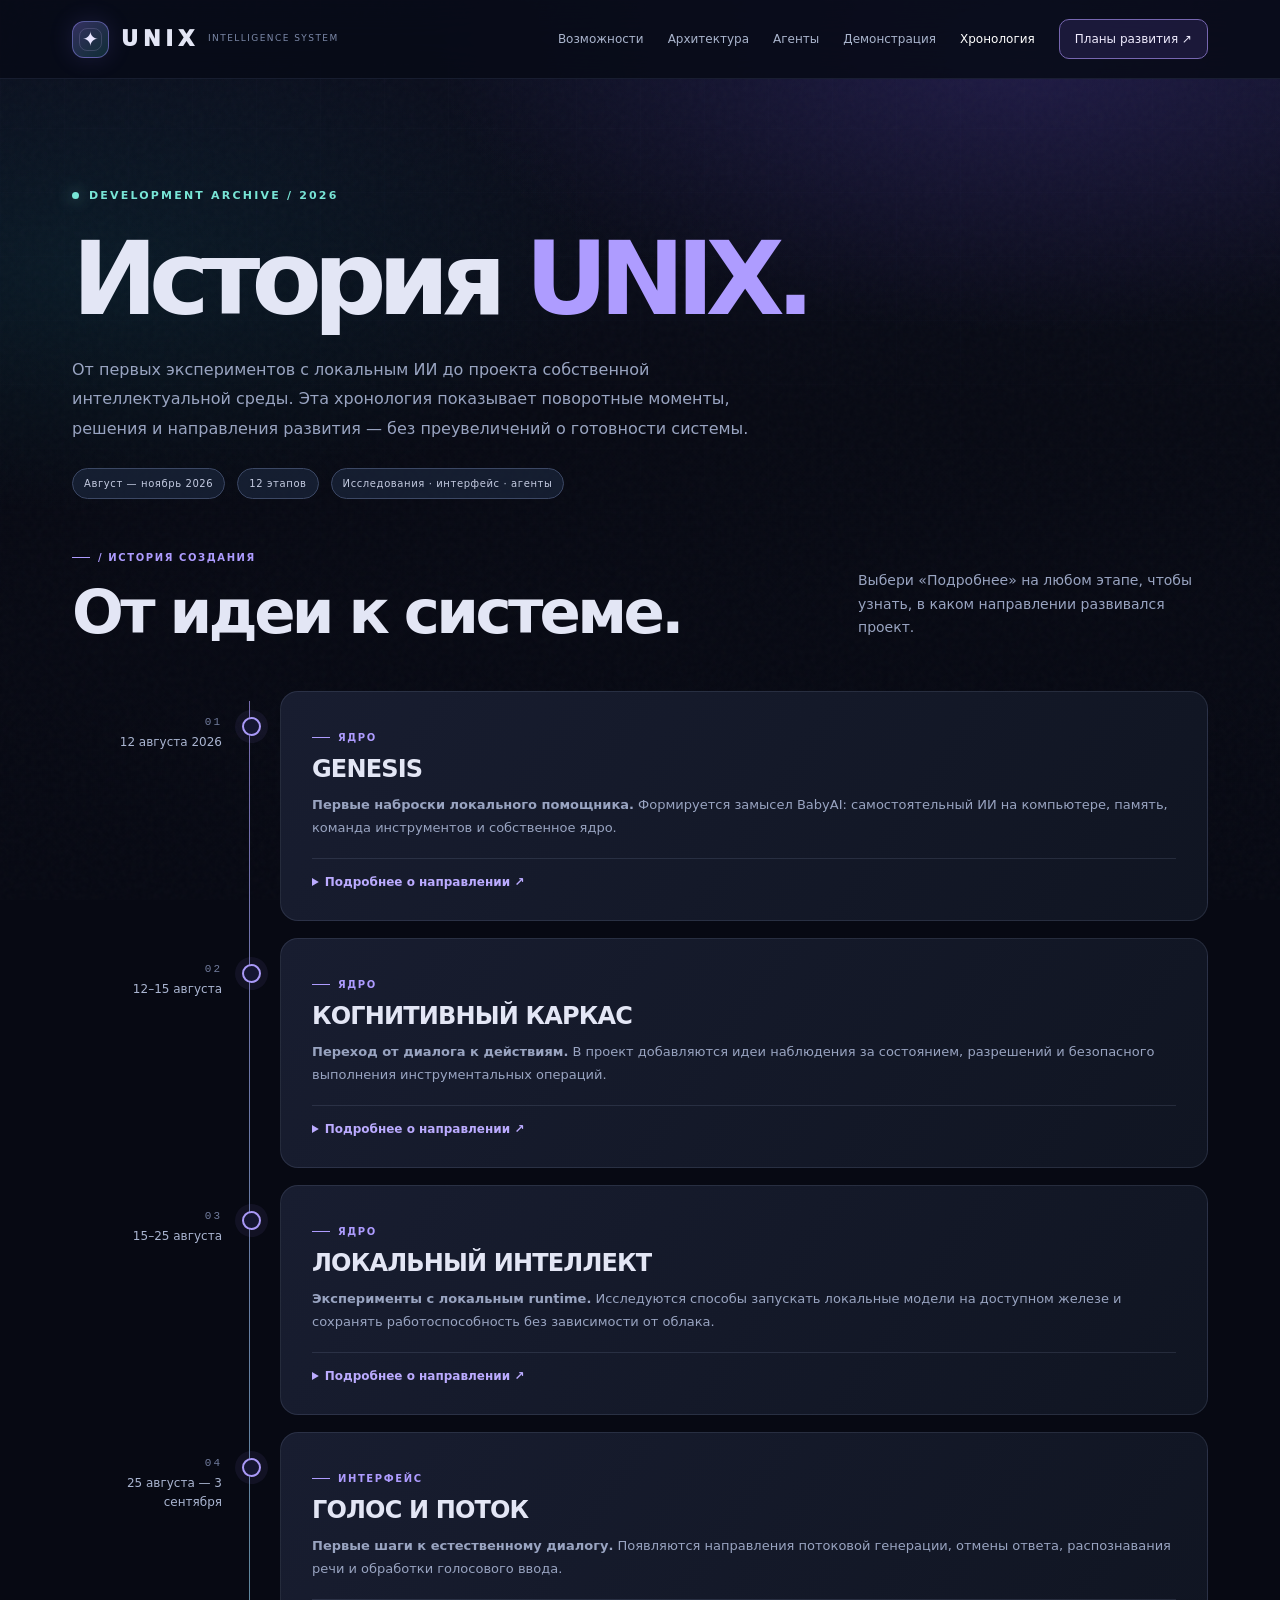
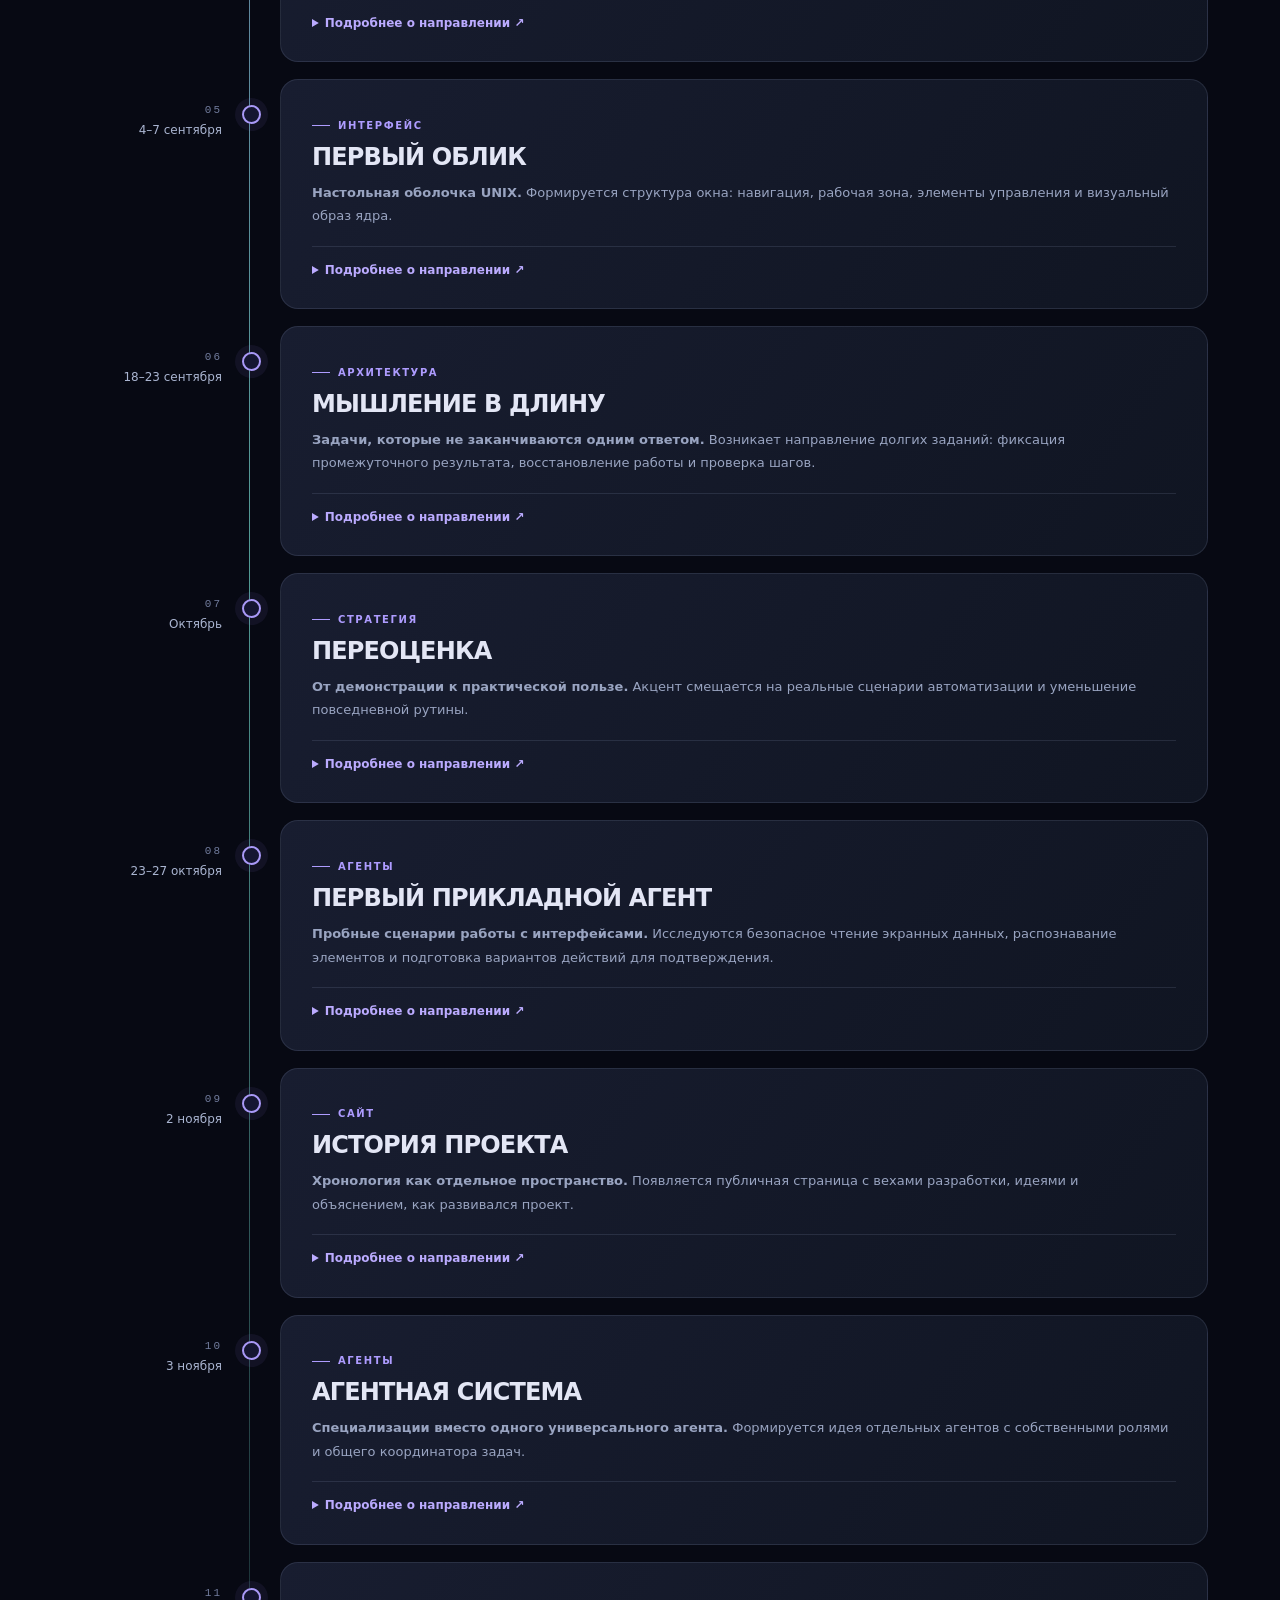
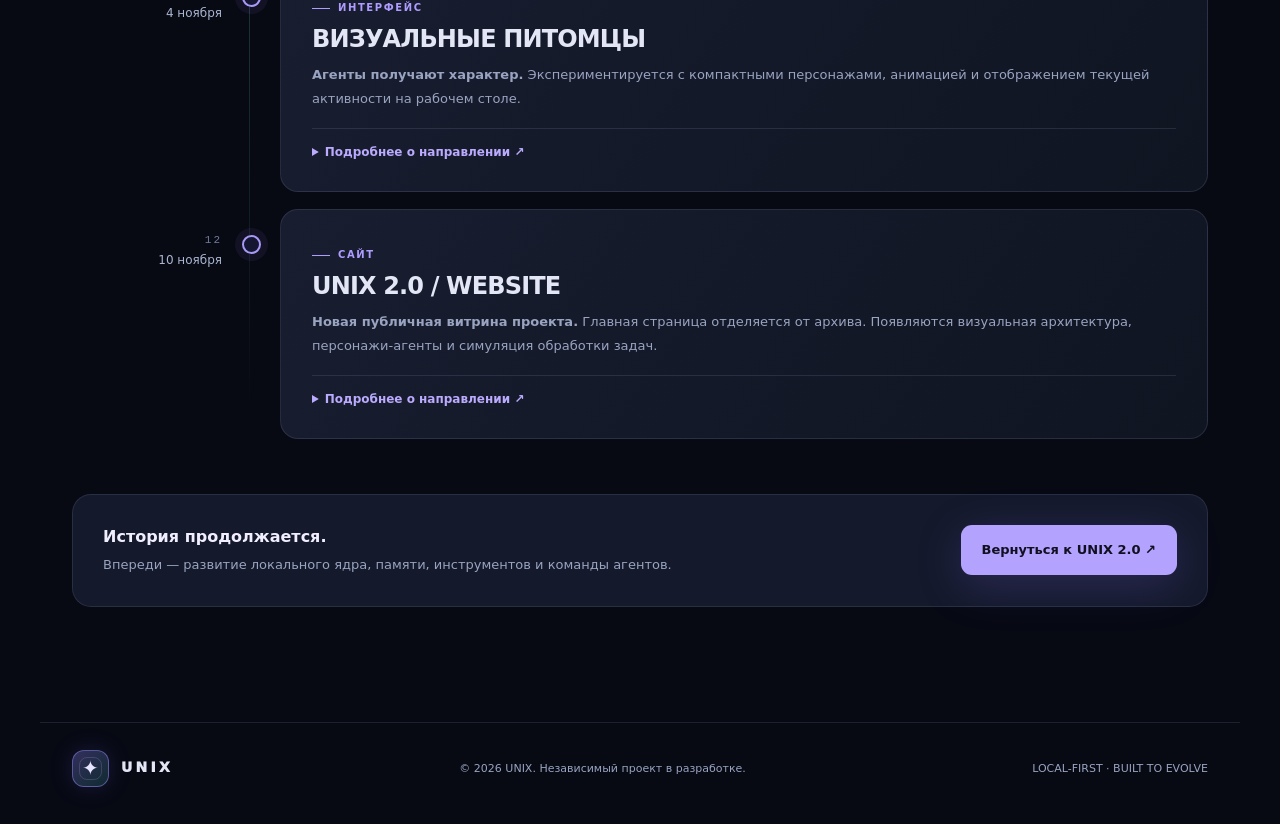
==== history.html @ 5ac49b8b "feat: move curated development timeline to dedicated public page" ====
<!DOCTYPE html>
<html lang="ru">
<head>
<meta charset="utf-8">
<meta name="viewport" content="width=device-width, initial-scale=1">
<meta name="color-scheme" content="dark">
<meta name="theme-color" content="#080b17">
<meta name="description" content="Хронология разработки UNIX: от BabyAI в августе 2026 года к локальной интеллектуальной системе с памятью, интерфейсом и агентами.">
<meta http-equiv="Content-Security-Policy" content="default-src 'self'; script-src 'self'; style-src 'self'; img-src 'self' data:; connect-src 'none'; object-src 'none'; base-uri 'self'">
<title>История UNIX — Хронология разработки</title>
<link rel="stylesheet" href="./styles.css">
<script src="./app.js" defer></script>
</head>
<body>
<div class="site-backdrop" aria-hidden="true"></div><div class="noise" aria-hidden="true"></div>
<header class="site-header"><div class="wrap header-inner">
<a class="logo" href="./index.html" aria-label="UNIX — главная"><span class="logo-mark" aria-hidden="true">✦</span><span class="logo-word">UNIX</span><span class="logo-caption">intelligence system</span></a>
<button class="nav-toggle" type="button" aria-label="Открыть меню" aria-controls="siteNav" aria-expanded="false">☰ Меню</button>
<nav id="siteNav" class="nav" aria-label="Навигация"><a href="./index.html#about">Возможности</a><a href="./index.html#architecture">Архитектура</a><a href="./index.html#agents">Агенты</a><a href="./index.html#demonstration">Демонстрация</a><a aria-current="page" href="./history.html">Хронология</a><a class="nav-cta" href="./index.html#roadmap">Планы развития ↗</a></nav>
</div></header>
<main class="wrap">
<section class="history-hero">
<div class="eyebrow">Development archive / 2026</div>
<h1>История <span class="accent">UNIX.</span></h1>
<p>От первых экспериментов с локальным ИИ до проекта собственной интеллектуальной среды. Эта хронология показывает поворотные моменты, решения и направления развития — без преувеличений о готовности системы.</p>
<div class="history-meta"><span class="pill">Август — ноябрь 2026</span><span class="pill">12 этапов</span><span class="pill">Исследования · интерфейс · агенты</span></div>
</section>
<section aria-labelledby="timelineTitle"><div class="section-head"><div><div class="label">/ История создания</div><h2 id="timelineTitle">От идеи к системе.</h2></div><p>Выбери «Подробнее» на любом этапе, чтобы узнать, в каком направлении развивался проект.</p></div>
<div class="history-timeline"><article class="milestone">
  <div class="milestone-date"><b>01</b>12 августа 2026</div>
  <div class="milestone-panel"><div class="label">Ядро</div><h3>GENESIS</h3><p><strong style="color:#e0ddff">Первые наброски локального помощника.</strong> Формируется замысел BabyAI: самостоятельный ИИ на компьютере, память, команда инструментов и собственное ядро.</p><details><summary>Подробнее о направлении ↗</summary><p>Появляется принцип: система должна приносить практическую пользу и оставаться управляемой пользователем.</p></details></div>
</article>
<article class="milestone">
  <div class="milestone-date"><b>02</b>12–15 августа</div>
  <div class="milestone-panel"><div class="label">Ядро</div><h3>КОГНИТИВНЫЙ КАРКАС</h3><p><strong style="color:#e0ddff">Переход от диалога к действиям.</strong> В проект добавляются идеи наблюдения за состоянием, разрешений и безопасного выполнения инструментальных операций.</p><details><summary>Подробнее о направлении ↗</summary><p>Важно не просто сформировать ответ, а понимать последовательность действий, её последствия и ограничения.</p></details></div>
</article>
<article class="milestone">
  <div class="milestone-date"><b>03</b>15–25 августа</div>
  <div class="milestone-panel"><div class="label">Ядро</div><h3>ЛОКАЛЬНЫЙ ИНТЕЛЛЕКТ</h3><p><strong style="color:#e0ddff">Эксперименты с локальным runtime.</strong> Исследуются способы запускать локальные модели на доступном железе и сохранять работоспособность без зависимости от облака.</p><details><summary>Подробнее о направлении ↗</summary><p>Ключевыми критериями становятся производительность, управляемость и возможность работы офлайн.</p></details></div>
</article>
<article class="milestone">
  <div class="milestone-date"><b>04</b>25 августа — 3 сентября</div>
  <div class="milestone-panel"><div class="label">Интерфейс</div><h3>ГОЛОС И ПОТОК</h3><p><strong style="color:#e0ddff">Первые шаги к естественному диалогу.</strong> Появляются направления потоковой генерации, отмены ответа, распознавания речи и обработки голосового ввода.</p><details><summary>Подробнее о направлении ↗</summary><p>Модули развиваются по отдельности; их задача — однажды стать частью целостного рабочего интерфейса.</p></details></div>
</article>
<article class="milestone">
  <div class="milestone-date"><b>05</b>4–7 сентября</div>
  <div class="milestone-panel"><div class="label">Интерфейс</div><h3>ПЕРВЫЙ ОБЛИК</h3><p><strong style="color:#e0ddff">Настольная оболочка UNIX.</strong> Формируется структура окна: навигация, рабочая зона, элементы управления и визуальный образ ядра.</p><details><summary>Подробнее о направлении ↗</summary><p>Система постепенно перестаёт выглядеть как набор разрозненных скриптов.</p></details></div>
</article>
<article class="milestone">
  <div class="milestone-date"><b>06</b>18–23 сентября</div>
  <div class="milestone-panel"><div class="label">Архитектура</div><h3>МЫШЛЕНИЕ В ДЛИНУ</h3><p><strong style="color:#e0ddff">Задачи, которые не заканчиваются одним ответом.</strong> Возникает направление долгих заданий: фиксация промежуточного результата, восстановление работы и проверка шагов.</p><details><summary>Подробнее о направлении ↗</summary><p>Надёжность становится не менее важной, чем скорость модели.</p></details></div>
</article>
<article class="milestone">
  <div class="milestone-date"><b>07</b>Октябрь</div>
  <div class="milestone-panel"><div class="label">Стратегия</div><h3>ПЕРЕОЦЕНКА</h3><p><strong style="color:#e0ddff">От демонстрации к практической пользе.</strong> Акцент смещается на реальные сценарии автоматизации и уменьшение повседневной рутины.</p><details><summary>Подробнее о направлении ↗</summary><p>UNIX рассматривается как рабочий инструмент, а не только эксперимент с нейросетью.</p></details></div>
</article>
<article class="milestone">
  <div class="milestone-date"><b>08</b>23–27 октября</div>
  <div class="milestone-panel"><div class="label">Агенты</div><h3>ПЕРВЫЙ ПРИКЛАДНОЙ АГЕНТ</h3><p><strong style="color:#e0ddff">Пробные сценарии работы с интерфейсами.</strong> Исследуются безопасное чтение экранных данных, распознавание элементов и подготовка вариантов действий для подтверждения.</p><details><summary>Подробнее о направлении ↗</summary><p>В приоритете понятные журналы и возможность остановить или проверить каждый шаг.</p></details></div>
</article>
<article class="milestone">
  <div class="milestone-date"><b>09</b>2 ноября</div>
  <div class="milestone-panel"><div class="label">Сайт</div><h3>ИСТОРИЯ ПРОЕКТА</h3><p><strong style="color:#e0ddff">Хронология как отдельное пространство.</strong> Появляется публичная страница с вехами разработки, идеями и объяснением, как развивался проект.</p><details><summary>Подробнее о направлении ↗</summary><p>История фиксирует путь и отделяет сделанные эксперименты от будущих планов.</p></details></div>
</article>
<article class="milestone">
  <div class="milestone-date"><b>10</b>3 ноября</div>
  <div class="milestone-panel"><div class="label">Агенты</div><h3>АГЕНТНАЯ СИСТЕМА</h3><p><strong style="color:#e0ddff">Специализации вместо одного универсального агента.</strong> Формируется идея отдельных агентов с собственными ролями и общего координатора задач.</p><details><summary>Подробнее о направлении ↗</summary><p>Система проектируется как команда, где действия каждого участника понятны.</p></details></div>
</article>
<article class="milestone">
  <div class="milestone-date"><b>11</b>4 ноября</div>
  <div class="milestone-panel"><div class="label">Интерфейс</div><h3>ВИЗУАЛЬНЫЕ ПИТОМЦЫ</h3><p><strong style="color:#e0ddff">Агенты получают характер.</strong> Экспериментируется с компактными персонажами, анимацией и отображением текущей активности на рабочем столе.</p><details><summary>Подробнее о направлении ↗</summary><p>Долгосрочная идея — присутствие помощников, чьи действия видны человеку, а не спрятаны в логах.</p></details></div>
</article>
<article class="milestone">
  <div class="milestone-date"><b>12</b>10 ноября</div>
  <div class="milestone-panel"><div class="label">Сайт</div><h3>UNIX 2.0 / WEBSITE</h3><p><strong style="color:#e0ddff">Новая публичная витрина проекта.</strong> Главная страница отделяется от архива. Появляются визуальная архитектура, персонажи-агенты и симуляция обработки задач.</p><details><summary>Подробнее о направлении ↗</summary><p>Сценарии полностью демонстрационные: сайт не выполняет реальных действий и не подключается к локальной системе.</p></details></div>
</article></div></section>
<section class="history-bottom"><div><strong>История продолжается.</strong><p>Впереди — развитие локального ядра, памяти, инструментов и команды агентов.</p></div><a class="btn btn-primary" href="./index.html">Вернуться к UNIX 2.0 ↗</a></section>
</main>
<footer class="wrap site-footer"><a class="logo" href="./index.html"><span class="logo-mark" aria-hidden="true">✦</span><span class="logo-word">UNIX</span></a><p>© 2026 UNIX. Независимый проект в разработке.</p><p>LOCAL-FIRST · BUILT TO EVOLVE</p></footer>
</body>
</html>
---- styles.css ----
:root{color-scheme:dark;--bg:#070913;--surface:#101523;--surface2:#171e32;--surface3:#1c2440;--line:rgba(175,191,232,.13);--bright:#f4f5ff;--text:#e3e6f5;--muted:#99a4c1;--subtle:#707b99;--violet:#ae9cff;--blue:#84a9ff;--mint:#78e5d6;--pink:#e4a6ff;--radius:24px;--max:1200px}
*{box-sizing:border-box}html{scroll-behavior:smooth;scroll-padding-top:95px}body{margin:0;min-width:320px;background:var(--bg);color:var(--text);font-family:Inter,"Segoe UI",system-ui,-apple-system,Arial,sans-serif;line-height:1.55;overflow-x:hidden}button,input{font:inherit}button{cursor:pointer}a{color:inherit;text-decoration:none}button:focus-visible,a:focus-visible{outline:2px solid var(--mint);outline-offset:4px}::selection{background:#7564d5;color:#fff}h1,h2,h3,p{margin-top:0}h1,h2,h3{line-height:1.12}h2{font-size:clamp(32px,4.8vw,61px);letter-spacing:-.06em}h3{font-size:22px;letter-spacing:-.035em}p{color:var(--muted)}.sr-only{position:absolute;width:1px;height:1px;overflow:hidden;clip:rect(0,0,0,0);white-space:nowrap}
.site-backdrop{position:fixed;z-index:-2;inset:0;pointer-events:none;background:radial-gradient(ellipse 46% 31% at 80% 6%,rgba(101,69,204,.23),transparent),radial-gradient(ellipse 41% 27% at 7% 30%,rgba(16,123,139,.13),transparent),linear-gradient(180deg,#0c1020 0%,#080a14 45%,#070913 100%)}.site-backdrop:before{content:"";position:absolute;inset:0;opacity:.3;background-image:linear-gradient(#59608c1a 1px,transparent 1px),linear-gradient(90deg,#59608c1a 1px,transparent 1px);background-size:64px 64px;mask-image:linear-gradient(#000,transparent 88%)}.noise{position:fixed;inset:0;pointer-events:none;z-index:-1;opacity:.11;background-image:url("data:image/svg+xml,%3Csvg viewBox='0 0 180 180' xmlns='http://www.w3.org/2000/svg'%3E%3Cfilter id='n'%3E%3CfeTurbulence type='fractalNoise' baseFrequency='.9' numOctaves='3' stitchTiles='stitch'/%3E%3C/filter%3E%3Crect width='100%25' height='100%25' filter='url(%23n)' opacity='.24'/%3E%3C/svg%3E")}.wrap{max-width:var(--max);margin:0 auto;padding-left:32px;padding-right:32px}.accent{color:var(--violet)}.text-mint{color:var(--mint)}.eyebrow{display:flex;align-items:center;gap:10px;color:var(--mint);letter-spacing:.2em;text-transform:uppercase;font-size:11px;font-weight:800}.eyebrow:before{content:"";width:7px;height:7px;border-radius:50%;background:var(--mint);box-shadow:0 0 16px #78e5d6aa}.section-head{display:flex;align-items:end;justify-content:space-between;gap:40px;margin-bottom:34px}.section-head p{font-size:14px;max-width:350px;line-height:1.7;margin-bottom:6px}.section-head h2{margin:12px 0 0}.section{padding-top:110px}.label{display:inline-flex;align-items:center;gap:8px;font-size:10px;font-weight:850;letter-spacing:.16em;text-transform:uppercase;color:var(--violet)}.label:before{content:"";width:18px;height:1px;background:currentColor}.pill{display:inline-flex;align-items:center;gap:7px;border:1px solid #3c4865;border-radius:999px;padding:7px 11px;color:#c5cce2;font-size:10px;letter-spacing:.06em;background:#1d2840a6}.pill.plan{color:#bdaafa;border-color:#6b599b}.pill.prototype{color:#95c8ff;border-color:#476899}.pill.goal{color:#8ce1c9;border-color:#326d6a}.dot{width:6px;height:6px;border-radius:50%;background:currentColor;box-shadow:0 0 12px currentColor}
.site-header{position:sticky;top:0;z-index:100;border-bottom:1px solid #9eabe71c;background:#080b17d9;backdrop-filter:blur(22px)}.header-inner{height:78px;display:flex;align-items:center;gap:26px;justify-content:space-between}.logo{display:flex;gap:12px;align-items:center;flex-shrink:0}.logo-mark{position:relative;width:37px;height:37px;border-radius:12px;display:grid;place-items:center;border:1px solid #9a8dff77;background:linear-gradient(140deg,#9383fd51,#41ded329);color:#e7e4ff;font-size:20px;box-shadow:0 0 24px #816df72a}.logo-mark:after{content:"";position:absolute;inset:6px;border-radius:8px;border:1px solid #d7c6ff2c}.logo-word{font-size:21px;font-weight:950;letter-spacing:.23em}.logo-caption{color:#7c89a8;font-size:9px;letter-spacing:.16em;text-transform:uppercase;margin-left:-3px}.nav{display:flex;align-items:center;gap:24px}.nav a{font-size:12px;color:#aab5cd;transition:color .2s}.nav a:hover,.nav a[aria-current=page]{color:#fff}.nav-cta{padding:10px 15px;border:1px solid #7666b0;border-radius:10px!important;background:#4c3b8c44;color:#f0ecff!important}.nav-toggle{display:none;appearance:none;border:1px solid #3e4761;border-radius:11px;background:#171d31;color:var(--bright);padding:9px 12px;font-size:13px}
.hero{min-height:720px;padding-top:112px;padding-bottom:84px;display:grid;grid-template-columns:1.08fr .92fr;gap:20px;align-items:center}.hero-copy{position:relative;z-index:2}.hero h1{font-size:clamp(78px,12vw,157px);margin:19px 0 12px;letter-spacing:-.105em;line-height:.88;font-weight:900;background:linear-gradient(110deg,#fff 10%,#efecff 39%,#af9af3 76%,#8172dc);background-clip:text;-webkit-background-clip:text;color:transparent;padding-right:.12em}.hero-title-sub{font-size:clamp(25px,3.5vw,47px);font-weight:800;letter-spacing:-.06em;color:#e8e5ff;margin:15px 0 18px;line-height:1.12}.hero-lead{max-width:520px;font-size:16px;line-height:1.85;color:#aab5cf}.hero-lead strong{color:#f5f2ff;font-weight:650}.button-row{display:flex;gap:12px;flex-wrap:wrap;align-items:center;margin-top:31px}.btn{display:inline-flex;align-items:center;justify-content:center;gap:12px;padding:14px 20px;border-radius:11px;border:1px solid transparent;font-size:13px;font-weight:750;transition:transform .2s,background .2s,border .2s;white-space:nowrap}.btn:hover{transform:translateY(-2px)}.btn-primary{color:#101020;background:#b4a2ff;box-shadow:0 10px 46px #8b72ff34}.btn-primary:hover{background:#c9baff}.btn-secondary{color:#f1edff;background:#181c30;border-color:#4e536e}.btn-secondary:hover{border-color:#9184cf;background:#252944}.hero-meta{margin-top:36px;display:flex;align-items:center;gap:14px;flex-wrap:wrap;color:#828dab;font:10px Consolas,monospace;letter-spacing:.11em;text-transform:uppercase}.hero-meta b{height:12px;width:1px;background:#3c4765}.core-stage{min-height:490px;display:grid;place-items:center;position:relative;isolation:isolate}.stage-grid{position:absolute;width:105%;aspect-ratio:1;border-radius:50%;background:radial-gradient(circle,#604ab31c 0%,#25255412 32%,transparent 68%);filter:blur(5px)}.core-glow{position:absolute;width:400px;height:400px;border-radius:50%;background:radial-gradient(circle,#8c7aff55,transparent 67%);filter:blur(34px);animation:breathe 6s ease-in-out infinite}.ring{position:absolute;width:min(92%,445px);aspect-ratio:1;border:1px solid #a19bf134;border-radius:50%;animation:spin 42s linear infinite}.ring.r2{width:min(77%,374px);border-style:dashed;border-color:#72c3cb50;animation-duration:35s;animation-direction:reverse}.ring.r3{width:min(61%,300px);border-color:#bdb0ff52;animation-duration:24s}.ring:after{content:"";position:absolute;left:14%;top:12%;width:9px;height:9px;border-radius:50%;background:#9e8dfb;box-shadow:0 0 18px #a194ff}.ring.r2:after{background:#71e4d8;box-shadow:0 0 17px #71e4d8}.ring.r3:after{background:#efb5fa;box-shadow:0 0 17px #efb5fa}.core{position:relative;width:185px;height:185px;border-radius:44%;background:radial-gradient(circle at 26% 18%,#e5d8ff 0%,#c7afff 13%,#9983f3 38%,#6857cc 68%,#29245c 100%);display:grid;place-items:center;box-shadow:inset 9px 12px 25px #fff5,inset -18px -22px 35px #120f4580,0 0 83px #9a7eff75,0 0 0 13px #9275ec17;animation:coreFloat 6s ease-in-out infinite}.core:after{content:"";position:absolute;inset:24px;border:1px solid #f8f1ff53;border-radius:50%}.core-face{display:flex;align-items:center;gap:26px;position:relative;z-index:1;margin-top:-9px}.eye{width:8px;height:11px;border-radius:6px;background:#fff;box-shadow:0 0 7px #ffffff88;animation:blink 6s infinite}.smile{position:absolute;left:50%;top:24px;transform:translateX(-50%);width:29px;height:14px;border-bottom:3px solid #fff;border-radius:0 0 40px 40px}.stage-label{position:absolute;display:flex;gap:8px;align-items:center;border:1px solid #59577d;background:#15182bdf;box-shadow:0 14px 39px #0006;padding:10px 13px;border-radius:11px;font:11px Consolas,monospace;letter-spacing:.06em;color:#d0d4ee}.stage-label.top{top:16%;right:3%}.stage-label.bottom{bottom:15%;left:1%}.stage-label:before{content:"";width:6px;height:6px;border-radius:50%;background:#83e4d0;box-shadow:0 0 12px #83e4d0}.stage-label.bottom:before{background:#aa9cff;box-shadow:0 0 12px #aa9cff}
.snapshot{display:grid;grid-template-columns:repeat(3,1fr);border:1px solid var(--line);border-radius:20px;background:#141a2aab;overflow:hidden}.snapshot>div{padding:25px 29px;border-right:1px solid var(--line)}.snapshot>div:last-child{border:0}.snapshot strong{font-size:clamp(21px,2.6vw,30px);line-height:1.3;display:block;color:#f1efff;letter-spacing:-.055em}.snapshot p{font-size:12px;color:#93a0b9;margin:4px 0 0}.cap-grid{display:grid;grid-template-columns:repeat(2,minmax(0,1fr));gap:16px}.feature{padding:28px;border:1px solid var(--line);border-radius:20px;background:linear-gradient(135deg,#171b2df2,#0f1423ef);min-height:240px;position:relative;overflow:hidden;transition:transform .2s,border-color .2s}.feature:hover{transform:translateY(-3px);border-color:#8375c77c}.feature:after{content:"";position:absolute;width:220px;height:220px;right:-140px;top:-145px;background:radial-gradient(circle,#8375e13b,transparent 75%);pointer-events:none}.feature-icon{display:grid;place-items:center;width:45px;height:45px;border:1px solid #6b63a25c;border-radius:14px;color:#b8aaff;background:#8e77e21e;font-size:23px;margin-bottom:24px}.feature h3{margin-bottom:9px}.feature p{font-size:13px;line-height:1.7;margin-bottom:20px;max-width:490px}.architecture{display:grid;grid-template-columns:1.1fr .9fr;gap:23px}.architecture-map,.architecture-description{border:1px solid var(--line);background:#11182abf;border-radius:24px}.architecture-map{padding:30px;min-height:400px;position:relative;overflow:hidden;display:grid;place-items:center}.architecture-map:before{content:"";position:absolute;inset:0;background-image:radial-gradient(#8f93bc50 1px,transparent 1px);background-size:18px 18px;opacity:.17}.node-hub{z-index:1;width:155px;height:155px;border-radius:50%;background:radial-gradient(circle at 35% 30%,#a58dff,#5a4bb2 70%,#201c4e);box-shadow:0 0 0 18px #a68eff11,0 0 70px #b69dff46;border:1px solid #dacbff55;display:flex;align-items:center;justify-content:center;flex-direction:column;line-height:1.1;color:#fff}.node-hub b{font-size:25px;letter-spacing:.15em}.node-hub small{font:9px Consolas,monospace;letter-spacing:.14em;color:#e0d5ff;margin-top:9px}.node{z-index:2;position:absolute;border:1px solid #596481;background:#18243a;box-shadow:0 10px 35px #0006;color:#cad2e8;border-radius:12px;padding:11px 14px;font-size:11px;letter-spacing:.08em;transition:.2s}.node:before{content:"";display:inline-block;width:7px;height:7px;border-radius:50%;background:#89bbff;margin-right:7px}.node:hover,.node[aria-pressed=true]{color:#fff;border-color:#ab99ff;background:#322b5b}.node[data-node=memory]{top:13%;left:8%}.node[data-node=agents]{top:13%;right:8%}.node[data-node=voice]{bottom:14%;left:6%}.node[data-node=tools]{bottom:14%;right:7%}.arch-line{position:absolute;width:45%;height:1px;background:linear-gradient(90deg,#54658b33,#b2a1ff88,#54658b33);top:50%;left:27%;z-index:0;transform-origin:center}.arch-line.l1{transform:rotate(35deg)}.arch-line.l2{transform:rotate(-35deg)}.architecture-description{padding:32px;display:flex;flex-direction:column;justify-content:center}.architecture-description h3{font-size:30px;margin:13px 0}.architecture-description p{font-size:14px;line-height:1.85}.architecture-description ul{color:#abb6d4;font-size:12px;line-height:2;padding-left:20px}.architecture-description li::marker{color:var(--mint)}.architecture-description .pill{align-self:flex-start}
.agents-grid{display:grid;grid-template-columns:repeat(3,1fr);gap:16px}.agent{padding:26px;border:1px solid var(--line);border-radius:21px;background:linear-gradient(165deg,#1b2035,#101522);display:flex;flex-direction:column;min-height:318px}.agent-top{display:flex;justify-content:space-between;gap:9px;align-items:flex-start}.pet{width:95px;height:95px;margin:21px auto 23px;border-radius:42%;position:relative;display:grid;place-items:center;background:radial-gradient(circle at 30% 25%,#d3c7ff,#9d8def 42%,#4d478e);box-shadow:0 0 40px #a59aff3d,inset -10px -11px 20px #12103b8c;animation:petBob 4.7s ease-in-out infinite}.pet:before,.pet:after{content:"";position:absolute;top:39px;width:6px;height:9px;background:#fff;border-radius:7px}.pet:before{left:32px}.pet:after{right:32px}.pet span{width:22px;height:10px;border-bottom:2px solid #fff;border-radius:50%;margin-top:24px}.pet.memory{border-radius:44% 56% 53% 47%;background:radial-gradient(circle at 30% 25%,#ccfff7,#68d5c5 43%,#217c83);box-shadow:0 0 40px #65dbd23b,inset -10px -11px 20px #063e448c;animation-delay:-1s}.pet.action{border-radius:48% 47% 56% 45%;background:radial-gradient(circle at 30% 25%,#f2d7ff,#c291ee 43%,#713d9a);box-shadow:0 0 40px #d7a0f53d,inset -10px -11px 20px #4420528c;animation-delay:-2s}.agent h3{margin:0 0 3px}.agent .job{color:var(--violet);font:11px Consolas,monospace;letter-spacing:.1em}.agent p{font-size:13px;line-height:1.75;margin-top:13px;flex:1}.agent-foot{display:flex;align-items:center;justify-content:space-between;gap:12px;border-top:1px solid var(--line);padding-top:18px}.agent-foot small{font-size:10px;color:var(--subtle)}
.demo-shell{border:1px solid #4c487a;border-radius:25px;background:linear-gradient(140deg,#17152d,#101724 76%);overflow:hidden;box-shadow:0 30px 100px #0003}.demo-top{display:flex;justify-content:space-between;align-items:center;gap:12px;border-bottom:1px solid #434165;padding:19px 25px;background:#1a1a34aa}.demo-top strong{font:12px Consolas,monospace;letter-spacing:.12em;color:#dedaf5}.demo-dots{display:flex;gap:7px}.demo-dots i{width:8px;height:8px;border-radius:50%;background:#69677f}.demo-dots i:first-child{background:#bd7b8a}.demo-dots i:nth-child(2){background:#c6a878}.demo-dots i:last-child{background:#79c9b0}.demo-content{display:grid;grid-template-columns:1fr 1.06fr}.demo-control{padding:32px;border-right:1px solid #45415f}.demo-control h3{font-size:26px;margin:11px 0}.demo-control>p{font-size:13px;line-height:1.8}.demo-options{display:flex;gap:8px;flex-wrap:wrap;margin:24px 0}.demo-option{border:1px solid #4a4c72;border-radius:9px;background:#14182b;color:#c0c5df;font-size:11px;padding:9px 12px}.demo-option[aria-pressed=true]{background:#54458e;border-color:#b19afa;color:#fff}.demo-request{background:#0a1021;border:1px solid #353b5c;border-radius:13px;padding:17px 19px;color:#e0e3f6;font-size:13px;min-height:102px;line-height:1.7}.demo-action{display:flex;align-items:center;gap:13px;flex-wrap:wrap;margin-top:21px}.demo-action small{color:#8792b2;font-size:10px}.demo-terminal{background:#080e1bc9;padding:32px;min-height:410px}.terminal-title{display:flex;align-items:center;justify-content:space-between;gap:14px;border-bottom:1px solid #2a334f;padding-bottom:17px;color:#8598b7;font:11px Consolas,monospace}.terminal-live{display:flex;align-items:center;gap:7px;color:#76d9b9}.terminal-live:before{content:"";width:6px;height:6px;border-radius:50%;background:#7cdcc3;box-shadow:0 0 12px #7cdcc3}.terminal-log{list-style:none;padding:0;margin:21px 0 0;font:12px/1.8 Consolas,monospace;color:#b0bfda}.terminal-log li{display:flex;gap:10px;margin-bottom:13px;animation:logIn .3s ease-out}.terminal-log li:before{content:"›";color:var(--mint);font-weight:900}.terminal-log .log-ok{color:#92e3d5}.terminal-log .log-dim{color:#8492b2}.terminal-footer{display:flex;align-items:center;gap:9px;border-top:1px solid #2c3651;margin-top:24px;padding-top:18px;color:#a0aac4;font-size:11px}.terminal-footer i{height:6px;width:6px;border-radius:50%;background:#aa91ff}.disclaimer{font-size:11px;color:#8592ae;line-height:1.7;margin-top:15px}
.roadmap{display:grid;grid-template-columns:repeat(3,1fr);gap:16px}.road{padding:27px;border:1px solid var(--line);border-radius:20px;background:#121928}.road-num{color:#8b84bb;font:12px Consolas,monospace;letter-spacing:.12em}.road h3{margin:20px 0 12px}.road p{font-size:13px;line-height:1.8;margin:0}.road .pill{margin-top:23px}.archive-feature{border:1px solid #6b599754;border-radius:25px;background:radial-gradient(ellipse 60% 120% at 100% 0%,#5b4b9659,transparent),#15182e;padding:43px 48px;display:flex;align-items:center;justify-content:space-between;gap:35px}.archive-feature h2{font-size:clamp(29px,4vw,48px);margin:12px 0}.archive-feature p{max-width:660px;font-size:14px;line-height:1.75}.archive-feature .btn{flex-shrink:0}
.site-footer{margin-top:115px;border-top:1px solid var(--line);padding-top:27px;padding-bottom:37px;display:flex;justify-content:space-between;align-items:center;gap:20px}.site-footer p{font-size:11px;margin:0}.site-footer .logo-word{font-size:14px}
.history-hero{padding-top:108px;padding-bottom:42px}.history-hero h1{font-size:clamp(56px,8vw,107px);letter-spacing:-.085em;margin:18px 0}.history-hero p{font-size:16px;line-height:1.85;max-width:730px}.history-meta{display:flex;gap:12px;flex-wrap:wrap;margin:24px 0 0}.history-timeline{position:relative;margin-top:45px}.history-timeline:before{content:"";position:absolute;left:177px;top:10px;bottom:12px;width:1px;background:linear-gradient(var(--violet),var(--mint),transparent);opacity:.66}.milestone{display:grid;grid-template-columns:150px 1fr;gap:58px;position:relative;margin-bottom:17px}.milestone:before{content:"";position:absolute;left:170px;top:26px;width:15px;height:15px;border-radius:50%;background:#151632;border:2px solid #a999f7;box-shadow:0 0 0 7px #a18bf513}.milestone-date{font-size:12px;text-align:right;color:#aab5d1;padding-top:25px}.milestone-date b{display:block;color:#717c9d;font:11px Consolas,monospace;letter-spacing:.18em;margin-bottom:5px}.milestone-panel{padding:29px 31px;border:1px solid var(--line);border-radius:18px;background:linear-gradient(125deg,#181d30,#101522)}.milestone-panel h3{font-size:24px;margin:10px 0}.milestone-panel p{font-size:13px;line-height:1.8;margin:0}.milestone-panel details{border-top:1px solid var(--line);margin-top:18px;padding-top:14px}.milestone-panel summary{color:#bbabff;font-size:12px;font-weight:700;cursor:pointer}.milestone-panel details p{margin-top:12px}.history-bottom{margin-top:55px;display:flex;gap:24px;justify-content:space-between;align-items:center;border:1px solid var(--line);background:#14192b;padding:30px;border-radius:19px}.history-bottom p{margin:6px 0 0;font-size:13px}.history-bottom strong{color:#f1efff}
@keyframes spin{to{transform:rotate(360deg)}}@keyframes breathe{50%{opacity:.65;transform:scale(1.1)}}@keyframes coreFloat{50%{transform:translateY(-13px) rotate(4deg)}}@keyframes blink{0%,48%,52%,100%{transform:scaleY(1)}50%{transform:scaleY(.1)}}@keyframes petBob{50%{transform:translateY(-7px) rotate(3deg)}}@keyframes logIn{from{opacity:0;transform:translateY(8px)}to{opacity:1;transform:none}}
@media(max-width:1050px){.nav{gap:14px}.logo-caption{display:none}.hero{grid-template-columns:1fr 1fr}.hero h1{font-size:clamp(73px,11vw,130px)}.stage-label.top{right:-3%}.stage-label.bottom{left:-3%}.architecture{grid-template-columns:1fr}.architecture-description{min-height:250px}.architecture-map{min-height:375px}}
@media(max-width:790px){.wrap{padding-left:22px;padding-right:22px}.header-inner{height:70px}.nav-toggle{display:inline-flex}.nav{display:none;position:absolute;top:70px;left:0;right:0;background:#0d1022f7;border-bottom:1px solid #434766;padding:18px 22px 25px;flex-direction:column;align-items:stretch;gap:0;box-shadow:0 20px 40px #0007}.nav.open{display:flex}.nav a{padding:11px 6px;font-size:14px}.nav .nav-cta{text-align:center;margin-top:12px}.hero{grid-template-columns:1fr;min-height:auto;padding-top:82px;padding-bottom:24px;gap:10px}.hero h1{font-size:clamp(90px,19vw,152px)}.core-stage{min-height:420px;max-width:510px;width:100%;margin:auto}.snapshot{margin-top:0}.section{padding-top:85px}.agents-grid,.roadmap{grid-template-columns:1fr 1fr}.agent:last-child,.road:last-child{grid-column:span 2}.agent{min-height:280px}.demo-content{grid-template-columns:1fr}.demo-control{border-right:0;border-bottom:1px solid #45415f}.demo-terminal{min-height:310px}.archive-feature{align-items:flex-start;flex-direction:column;padding:33px}.section-head{display:block}.section-head p{margin-top:17px;max-width:660px}}
@media(max-width:560px){.wrap{padding:0 18px}.logo-word{font-size:19px}.hero{padding-top:70px}.hero h1{font-size:clamp(81px,24vw,122px)}.hero-title-sub{font-size:29px}.hero-lead{font-size:14px}.hero-meta{font-size:9px}.core-stage{min-height:350px}.core-glow{width:280px;height:280px}.core{width:137px;height:137px}.core:after{inset:18px}.eye{width:6px;height:9px}.smile{top:23px}.ring{width:95%}.ring.r2{width:79%}.ring.r3{width:64%}.stage-label{font-size:9px;padding:8px 10px}.stage-label.top{right:0;top:10%}.stage-label.bottom{bottom:10%;left:0}.snapshot{grid-template-columns:1fr}.snapshot>div{border-right:0;border-bottom:1px solid var(--line);padding:18px 20px}.snapshot>div:last-child{border-bottom:0}.snapshot strong{font-size:23px}.cap-grid,.agents-grid,.roadmap{grid-template-columns:1fr}.agent:last-child,.road:last-child{grid-column:auto}.feature{min-height:unset;padding:23px}.architecture-map{min-height:330px;padding:12px}.node-hub{width:112px;height:112px}.node-hub b{font-size:21px}.node{padding:9px;font-size:9px}.node[data-node=memory]{left:4%}.node[data-node=agents]{right:4%}.node[data-node=voice]{left:4%}.node[data-node=tools]{right:4%}.architecture-description{padding:24px}.architecture-description h3{font-size:26px}.demo-control,.demo-terminal{padding:22px}.demo-top{padding:16px 20px}.demo-top strong{font-size:10px}.section{padding-top:75px}.section-head{margin-bottom:27px}.section-head h2{font-size:36px}.archive-feature{padding:28px 22px}.site-footer{flex-direction:column;align-items:flex-start;margin-top:75px}.history-hero{padding-top:75px}.history-hero h1{font-size:57px}.history-timeline:before{left:8px}.milestone{grid-template-columns:1fr;gap:8px;padding-left:30px}.milestone:before{left:1px;top:6px;width:13px;height:13px}.milestone-date{text-align:left;padding:0;display:flex;gap:9px;align-items:center}.milestone-date b{margin:0}.milestone-panel{padding:22px}.milestone-panel h3{font-size:21px}.history-bottom{display:block;padding:24px}.history-bottom .btn{margin-top:18px}}
@media(prefers-reduced-motion:reduce){html{scroll-behavior:auto}*,*:before,*:after{animation:none!important;transition:none!important}.core,.pet{transform:none!important}}
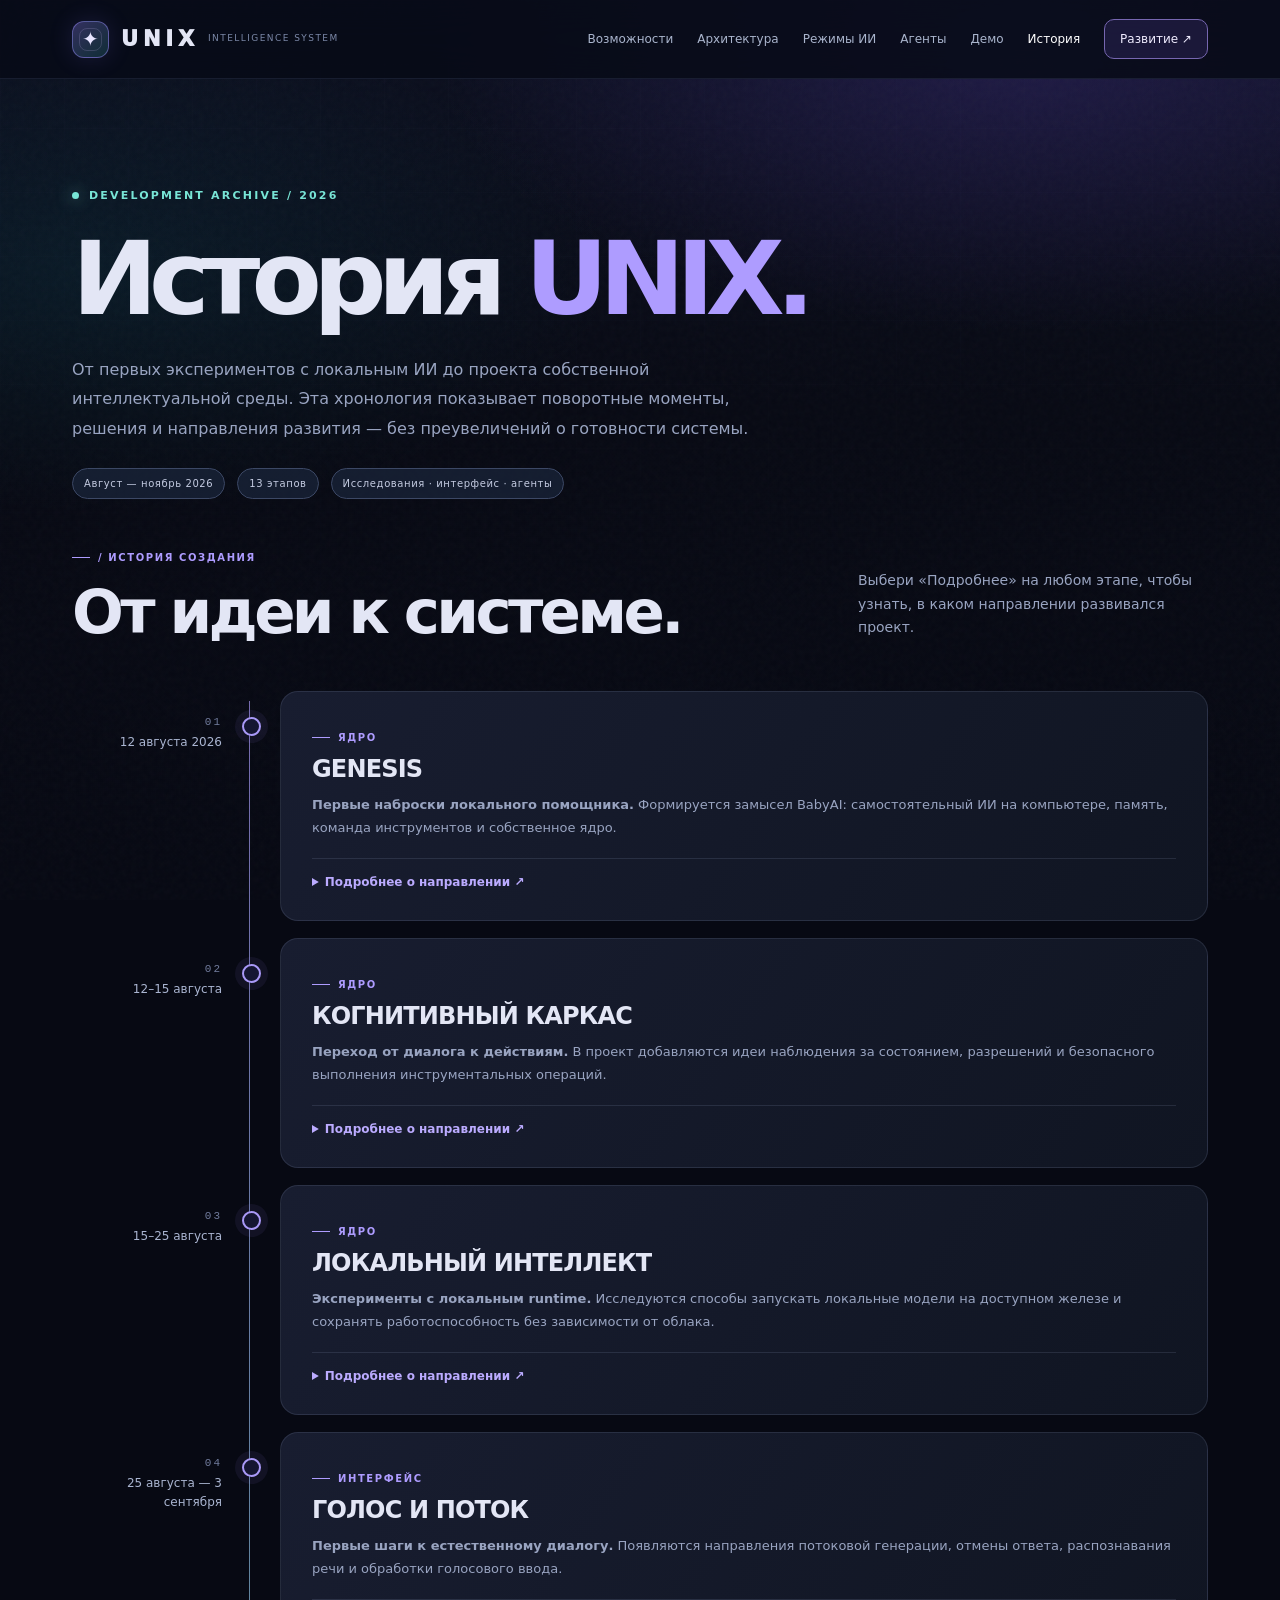
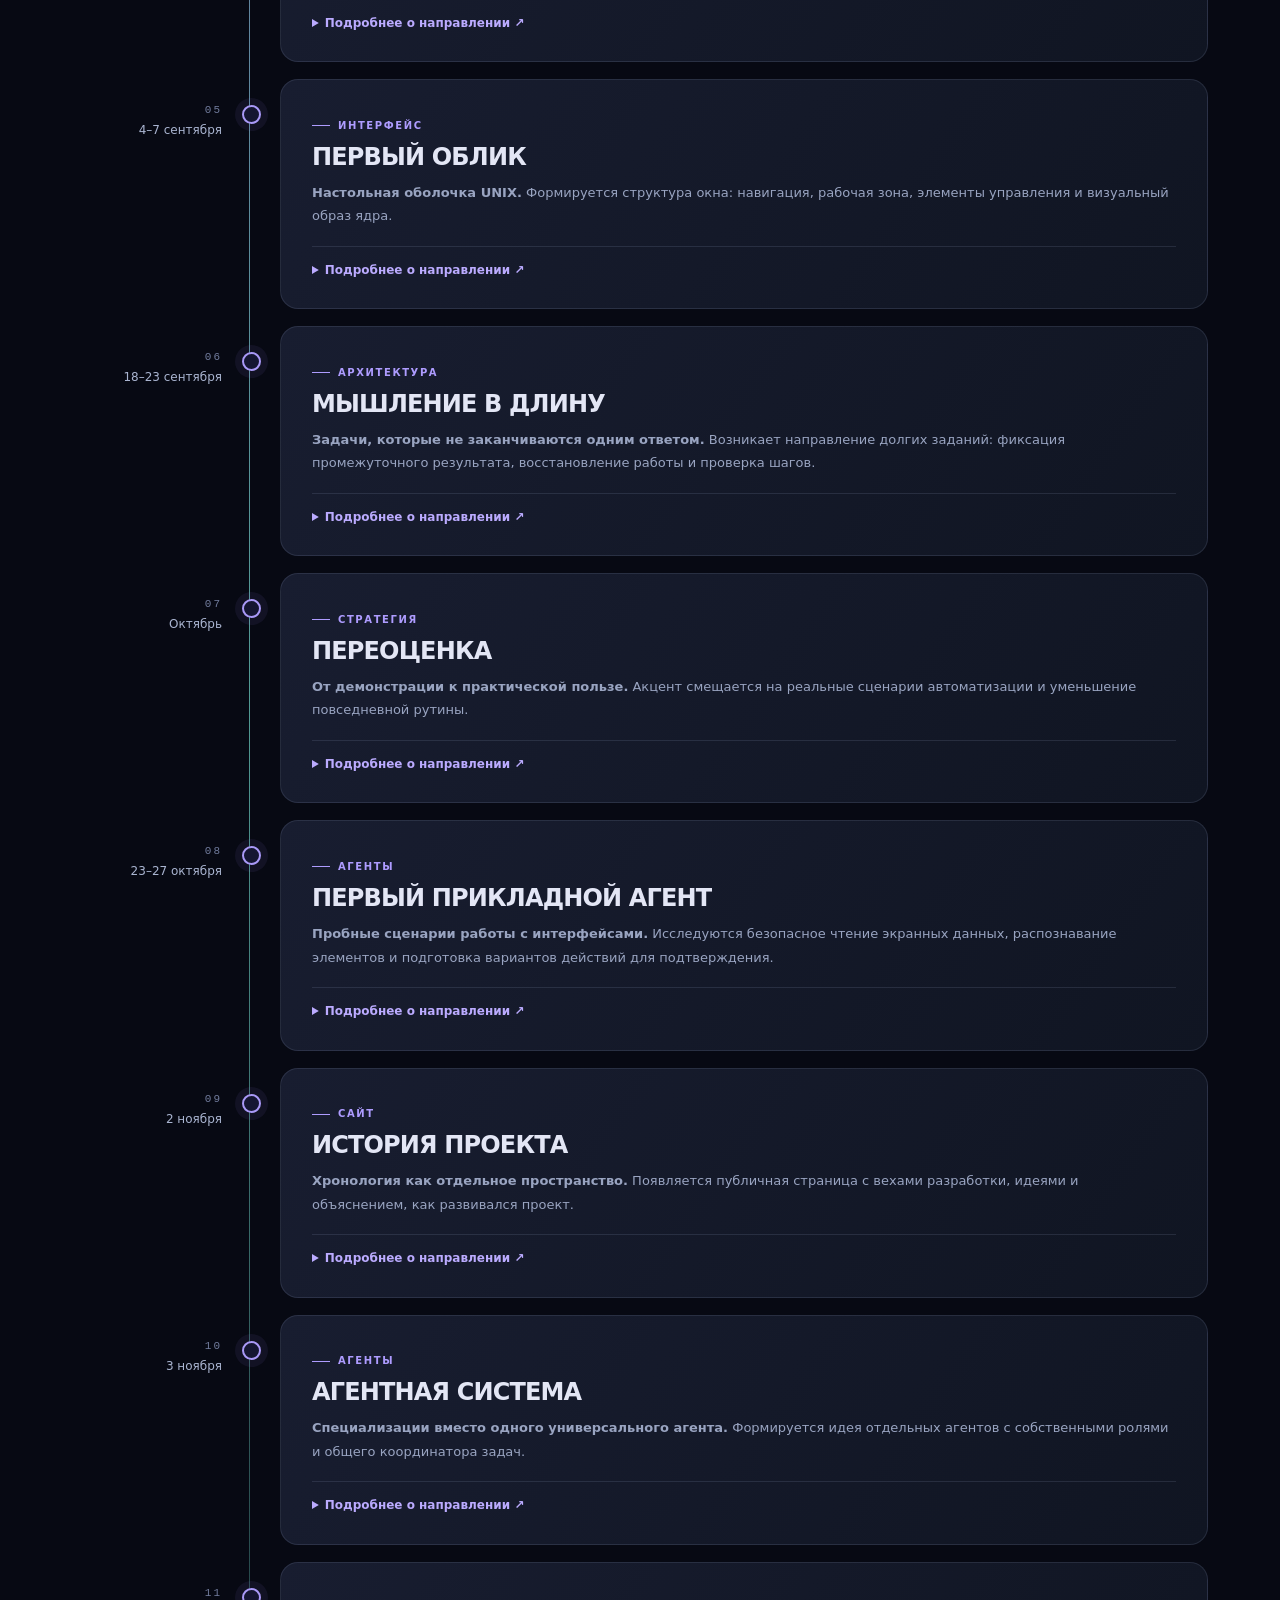
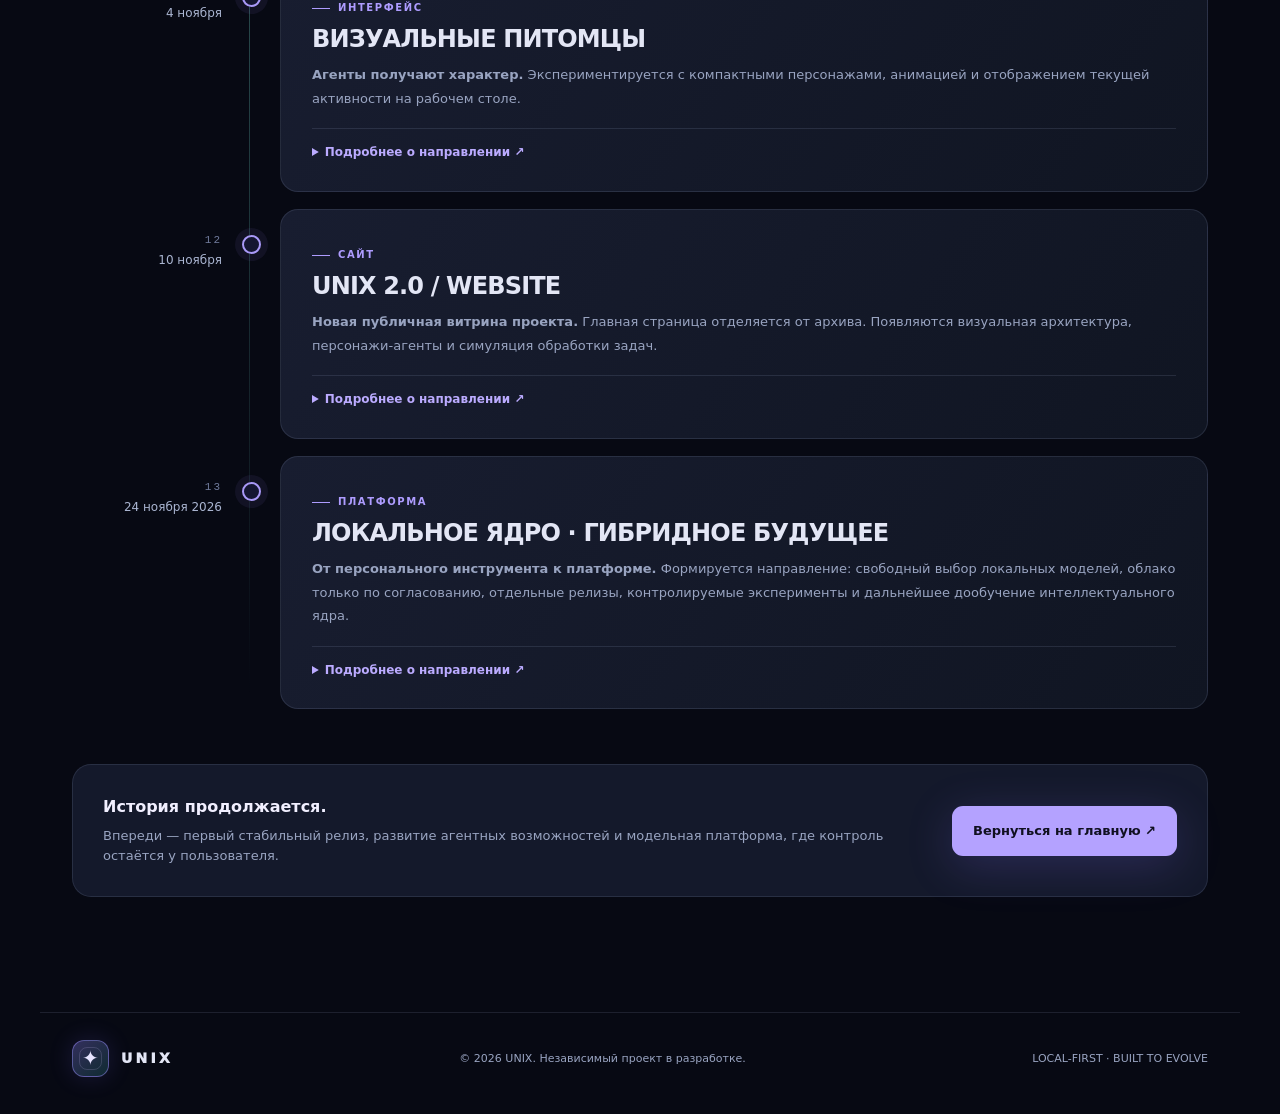
==== commit 86219fd4: "Extend public UNIX history with November local-first platform milestone" ====
--- a/history.html
+++ b/history.html
@@ -16,65 +16,69 @@
 <header class="site-header"><div class="wrap header-inner">
 <a class="logo" href="./index.html" aria-label="UNIX — главная"><span class="logo-mark" aria-hidden="true">✦</span><span class="logo-word">UNIX</span><span class="logo-caption">intelligence system</span></a>
 <button class="nav-toggle" type="button" aria-label="Открыть меню" aria-controls="siteNav" aria-expanded="false">☰ Меню</button>
-<nav id="siteNav" class="nav" aria-label="Навигация"><a href="./index.html#about">Возможности</a><a href="./index.html#architecture">Архитектура</a><a href="./index.html#agents">Агенты</a><a href="./index.html#demonstration">Демонстрация</a><a aria-current="page" href="./history.html">Хронология</a><a class="nav-cta" href="./index.html#roadmap">Планы развития ↗</a></nav>
+<nav id="siteNav" class="nav" aria-label="Навигация"><a href="./index.html#about">Возможности</a><a href="./index.html#architecture">Архитектура</a><a href="./index.html#models">Режимы ИИ</a><a href="./index.html#agents">Агенты</a><a href="./index.html#demonstration">Демо</a><a aria-current="page" href="./history.html">История</a><a class="nav-cta" href="./index.html#roadmap">Развитие ↗</a></nav>
 </div></header>
 <main class="wrap">
 <section class="history-hero">
 <div class="eyebrow">Development archive / 2026</div>
 <h1>История <span class="accent">UNIX.</span></h1>
 <p>От первых экспериментов с локальным ИИ до проекта собственной интеллектуальной среды. Эта хронология показывает поворотные моменты, решения и направления развития — без преувеличений о готовности системы.</p>
-<div class="history-meta"><span class="pill">Август — ноябрь 2026</span><span class="pill">12 этапов</span><span class="pill">Исследования · интерфейс · агенты</span></div>
+<div class="history-meta"><span class="pill">Август — ноябрь 2026</span><span class="pill">13 этапов</span><span class="pill">Исследования · интерфейс · агенты</span></div>
 </section>
 <section aria-labelledby="timelineTitle"><div class="section-head"><div><div class="label">/ История создания</div><h2 id="timelineTitle">От идеи к системе.</h2></div><p>Выбери «Подробнее» на любом этапе, чтобы узнать, в каком направлении развивался проект.</p></div>
 <div class="history-timeline"><article class="milestone">
   <div class="milestone-date"><b>01</b>12 августа 2026</div>
-  <div class="milestone-panel"><div class="label">Ядро</div><h3>GENESIS</h3><p><strong style="color:#e0ddff">Первые наброски локального помощника.</strong> Формируется замысел BabyAI: самостоятельный ИИ на компьютере, память, команда инструментов и собственное ядро.</p><details><summary>Подробнее о направлении ↗</summary><p>Появляется принцип: система должна приносить практическую пользу и оставаться управляемой пользователем.</p></details></div>
+  <div class="milestone-panel"><div class="label">Ядро</div><h3>GENESIS</h3><p><strong>Первые наброски локального помощника.</strong> Формируется замысел BabyAI: самостоятельный ИИ на компьютере, память, команда инструментов и собственное ядро.</p><details><summary>Подробнее о направлении ↗</summary><p>Появляется принцип: система должна приносить практическую пользу и оставаться управляемой пользователем.</p></details></div>
 </article>
 <article class="milestone">
   <div class="milestone-date"><b>02</b>12–15 августа</div>
-  <div class="milestone-panel"><div class="label">Ядро</div><h3>КОГНИТИВНЫЙ КАРКАС</h3><p><strong style="color:#e0ddff">Переход от диалога к действиям.</strong> В проект добавляются идеи наблюдения за состоянием, разрешений и безопасного выполнения инструментальных операций.</p><details><summary>Подробнее о направлении ↗</summary><p>Важно не просто сформировать ответ, а понимать последовательность действий, её последствия и ограничения.</p></details></div>
+  <div class="milestone-panel"><div class="label">Ядро</div><h3>КОГНИТИВНЫЙ КАРКАС</h3><p><strong>Переход от диалога к действиям.</strong> В проект добавляются идеи наблюдения за состоянием, разрешений и безопасного выполнения инструментальных операций.</p><details><summary>Подробнее о направлении ↗</summary><p>Важно не просто сформировать ответ, а понимать последовательность действий, её последствия и ограничения.</p></details></div>
 </article>
 <article class="milestone">
   <div class="milestone-date"><b>03</b>15–25 августа</div>
-  <div class="milestone-panel"><div class="label">Ядро</div><h3>ЛОКАЛЬНЫЙ ИНТЕЛЛЕКТ</h3><p><strong style="color:#e0ddff">Эксперименты с локальным runtime.</strong> Исследуются способы запускать локальные модели на доступном железе и сохранять работоспособность без зависимости от облака.</p><details><summary>Подробнее о направлении ↗</summary><p>Ключевыми критериями становятся производительность, управляемость и возможность работы офлайн.</p></details></div>
+  <div class="milestone-panel"><div class="label">Ядро</div><h3>ЛОКАЛЬНЫЙ ИНТЕЛЛЕКТ</h3><p><strong>Эксперименты с локальным runtime.</strong> Исследуются способы запускать локальные модели на доступном железе и сохранять работоспособность без зависимости от облака.</p><details><summary>Подробнее о направлении ↗</summary><p>Ключевыми критериями становятся производительность, управляемость и возможность работы офлайн.</p></details></div>
 </article>
 <article class="milestone">
   <div class="milestone-date"><b>04</b>25 августа — 3 сентября</div>
-  <div class="milestone-panel"><div class="label">Интерфейс</div><h3>ГОЛОС И ПОТОК</h3><p><strong style="color:#e0ddff">Первые шаги к естественному диалогу.</strong> Появляются направления потоковой генерации, отмены ответа, распознавания речи и обработки голосового ввода.</p><details><summary>Подробнее о направлении ↗</summary><p>Модули развиваются по отдельности; их задача — однажды стать частью целостного рабочего интерфейса.</p></details></div>
+  <div class="milestone-panel"><div class="label">Интерфейс</div><h3>ГОЛОС И ПОТОК</h3><p><strong>Первые шаги к естественному диалогу.</strong> Появляются направления потоковой генерации, отмены ответа, распознавания речи и обработки голосового ввода.</p><details><summary>Подробнее о направлении ↗</summary><p>Модули развиваются по отдельности; их задача — однажды стать частью целостного рабочего интерфейса.</p></details></div>
 </article>
 <article class="milestone">
   <div class="milestone-date"><b>05</b>4–7 сентября</div>
-  <div class="milestone-panel"><div class="label">Интерфейс</div><h3>ПЕРВЫЙ ОБЛИК</h3><p><strong style="color:#e0ddff">Настольная оболочка UNIX.</strong> Формируется структура окна: навигация, рабочая зона, элементы управления и визуальный образ ядра.</p><details><summary>Подробнее о направлении ↗</summary><p>Система постепенно перестаёт выглядеть как набор разрозненных скриптов.</p></details></div>
+  <div class="milestone-panel"><div class="label">Интерфейс</div><h3>ПЕРВЫЙ ОБЛИК</h3><p><strong>Настольная оболочка UNIX.</strong> Формируется структура окна: навигация, рабочая зона, элементы управления и визуальный образ ядра.</p><details><summary>Подробнее о направлении ↗</summary><p>Система постепенно перестаёт выглядеть как набор разрозненных скриптов.</p></details></div>
 </article>
 <article class="milestone">
   <div class="milestone-date"><b>06</b>18–23 сентября</div>
-  <div class="milestone-panel"><div class="label">Архитектура</div><h3>МЫШЛЕНИЕ В ДЛИНУ</h3><p><strong style="color:#e0ddff">Задачи, которые не заканчиваются одним ответом.</strong> Возникает направление долгих заданий: фиксация промежуточного результата, восстановление работы и проверка шагов.</p><details><summary>Подробнее о направлении ↗</summary><p>Надёжность становится не менее важной, чем скорость модели.</p></details></div>
+  <div class="milestone-panel"><div class="label">Архитектура</div><h3>МЫШЛЕНИЕ В ДЛИНУ</h3><p><strong>Задачи, которые не заканчиваются одним ответом.</strong> Возникает направление долгих заданий: фиксация промежуточного результата, восстановление работы и проверка шагов.</p><details><summary>Подробнее о направлении ↗</summary><p>Надёжность становится не менее важной, чем скорость модели.</p></details></div>
 </article>
 <article class="milestone">
   <div class="milestone-date"><b>07</b>Октябрь</div>
-  <div class="milestone-panel"><div class="label">Стратегия</div><h3>ПЕРЕОЦЕНКА</h3><p><strong style="color:#e0ddff">От демонстрации к практической пользе.</strong> Акцент смещается на реальные сценарии автоматизации и уменьшение повседневной рутины.</p><details><summary>Подробнее о направлении ↗</summary><p>UNIX рассматривается как рабочий инструмент, а не только эксперимент с нейросетью.</p></details></div>
+  <div class="milestone-panel"><div class="label">Стратегия</div><h3>ПЕРЕОЦЕНКА</h3><p><strong>От демонстрации к практической пользе.</strong> Акцент смещается на реальные сценарии автоматизации и уменьшение повседневной рутины.</p><details><summary>Подробнее о направлении ↗</summary><p>UNIX рассматривается как рабочий инструмент, а не только эксперимент с нейросетью.</p></details></div>
 </article>
 <article class="milestone">
   <div class="milestone-date"><b>08</b>23–27 октября</div>
-  <div class="milestone-panel"><div class="label">Агенты</div><h3>ПЕРВЫЙ ПРИКЛАДНОЙ АГЕНТ</h3><p><strong style="color:#e0ddff">Пробные сценарии работы с интерфейсами.</strong> Исследуются безопасное чтение экранных данных, распознавание элементов и подготовка вариантов действий для подтверждения.</p><details><summary>Подробнее о направлении ↗</summary><p>В приоритете понятные журналы и возможность остановить или проверить каждый шаг.</p></details></div>
+  <div class="milestone-panel"><div class="label">Агенты</div><h3>ПЕРВЫЙ ПРИКЛАДНОЙ АГЕНТ</h3><p><strong>Пробные сценарии работы с интерфейсами.</strong> Исследуются безопасное чтение экранных данных, распознавание элементов и подготовка вариантов действий для подтверждения.</p><details><summary>Подробнее о направлении ↗</summary><p>В приоритете понятные журналы и возможность остановить или проверить каждый шаг.</p></details></div>
 </article>
 <article class="milestone">
   <div class="milestone-date"><b>09</b>2 ноября</div>
-  <div class="milestone-panel"><div class="label">Сайт</div><h3>ИСТОРИЯ ПРОЕКТА</h3><p><strong style="color:#e0ddff">Хронология как отдельное пространство.</strong> Появляется публичная страница с вехами разработки, идеями и объяснением, как развивался проект.</p><details><summary>Подробнее о направлении ↗</summary><p>История фиксирует путь и отделяет сделанные эксперименты от будущих планов.</p></details></div>
+  <div class="milestone-panel"><div class="label">Сайт</div><h3>ИСТОРИЯ ПРОЕКТА</h3><p><strong>Хронология как отдельное пространство.</strong> Появляется публичная страница с вехами разработки, идеями и объяснением, как развивался проект.</p><details><summary>Подробнее о направлении ↗</summary><p>История фиксирует путь и отделяет сделанные эксперименты от будущих планов.</p></details></div>
 </article>
 <article class="milestone">
   <div class="milestone-date"><b>10</b>3 ноября</div>
-  <div class="milestone-panel"><div class="label">Агенты</div><h3>АГЕНТНАЯ СИСТЕМА</h3><p><strong style="color:#e0ddff">Специализации вместо одного универсального агента.</strong> Формируется идея отдельных агентов с собственными ролями и общего координатора задач.</p><details><summary>Подробнее о направлении ↗</summary><p>Система проектируется как команда, где действия каждого участника понятны.</p></details></div>
+  <div class="milestone-panel"><div class="label">Агенты</div><h3>АГЕНТНАЯ СИСТЕМА</h3><p><strong>Специализации вместо одного универсального агента.</strong> Формируется идея отдельных агентов с собственными ролями и общего координатора задач.</p><details><summary>Подробнее о направлении ↗</summary><p>Система проектируется как команда, где действия каждого участника понятны.</p></details></div>
 </article>
 <article class="milestone">
   <div class="milestone-date"><b>11</b>4 ноября</div>
-  <div class="milestone-panel"><div class="label">Интерфейс</div><h3>ВИЗУАЛЬНЫЕ ПИТОМЦЫ</h3><p><strong style="color:#e0ddff">Агенты получают характер.</strong> Экспериментируется с компактными персонажами, анимацией и отображением текущей активности на рабочем столе.</p><details><summary>Подробнее о направлении ↗</summary><p>Долгосрочная идея — присутствие помощников, чьи действия видны человеку, а не спрятаны в логах.</p></details></div>
+  <div class="milestone-panel"><div class="label">Интерфейс</div><h3>ВИЗУАЛЬНЫЕ ПИТОМЦЫ</h3><p><strong>Агенты получают характер.</strong> Экспериментируется с компактными персонажами, анимацией и отображением текущей активности на рабочем столе.</p><details><summary>Подробнее о направлении ↗</summary><p>Долгосрочная идея — присутствие помощников, чьи действия видны человеку, а не спрятаны в логах.</p></details></div>
 </article>
 <article class="milestone">
   <div class="milestone-date"><b>12</b>10 ноября</div>
-  <div class="milestone-panel"><div class="label">Сайт</div><h3>UNIX 2.0 / WEBSITE</h3><p><strong style="color:#e0ddff">Новая публичная витрина проекта.</strong> Главная страница отделяется от архива. Появляются визуальная архитектура, персонажи-агенты и симуляция обработки задач.</p><details><summary>Подробнее о направлении ↗</summary><p>Сценарии полностью демонстрационные: сайт не выполняет реальных действий и не подключается к локальной системе.</p></details></div>
+  <div class="milestone-panel"><div class="label">Сайт</div><h3>UNIX 2.0 / WEBSITE</h3><p><strong>Новая публичная витрина проекта.</strong> Главная страница отделяется от архива. Появляются визуальная архитектура, персонажи-агенты и симуляция обработки задач.</p><details><summary>Подробнее о направлении ↗</summary><p>Сценарии полностью демонстрационные: сайт не выполняет реальных действий и не подключается к локальной системе.</p></details></div>
+</article>
+<article class="milestone">
+  <div class="milestone-date"><b>13</b>24 ноября 2026</div>
+  <div class="milestone-panel"><div class="label">Платформа</div><h3>ЛОКАЛЬНОЕ ЯДРО · ГИБРИДНОЕ БУДУЩЕЕ</h3><p><strong>От персонального инструмента к платформе.</strong> Формируется направление: свободный выбор локальных моделей, облако только по согласованию, отдельные релизы, контролируемые эксперименты и дальнейшее дообучение интеллектуального ядра.</p><details><summary>Подробнее о направлении ↗</summary><p>Поддержка нескольких моделей, режим разработчика, вкладка наблюдения за накопленным опытом и автоматическое обновление остаются проектными целями. Исследования и тесты не приравниваются к готовому публичному релизу.</p></details></div>
 </article></div></section>
-<section class="history-bottom"><div><strong>История продолжается.</strong><p>Впереди — развитие локального ядра, памяти, инструментов и команды агентов.</p></div><a class="btn btn-primary" href="./index.html">Вернуться к UNIX 2.0 ↗</a></section>
+<section class="history-bottom"><div><strong>История продолжается.</strong><p>Впереди — первый стабильный релиз, развитие агентных возможностей и модельная платформа, где контроль остаётся у пользователя.</p></div><a class="btn btn-primary" href="./index.html">Вернуться на главную ↗</a></section>
 </main>
 <footer class="wrap site-footer"><a class="logo" href="./index.html"><span class="logo-mark" aria-hidden="true">✦</span><span class="logo-word">UNIX</span></a><p>© 2026 UNIX. Независимый проект в разработке.</p><p>LOCAL-FIRST · BUILT TO EVOLVE</p></footer>
 </body>
--- a/styles.css
+++ b/styles.css
@@ -9,6 +9,49 @@
 .roadmap{display:grid;grid-template-columns:repeat(3,1fr);gap:16px}.road{padding:27px;border:1px solid var(--line);border-radius:20px;background:#121928}.road-num{color:#8b84bb;font:12px Consolas,monospace;letter-spacing:.12em}.road h3{margin:20px 0 12px}.road p{font-size:13px;line-height:1.8;margin:0}.road .pill{margin-top:23px}.archive-feature{border:1px solid #6b599754;border-radius:25px;background:radial-gradient(ellipse 60% 120% at 100% 0%,#5b4b9659,transparent),#15182e;padding:43px 48px;display:flex;align-items:center;justify-content:space-between;gap:35px}.archive-feature h2{font-size:clamp(29px,4vw,48px);margin:12px 0}.archive-feature p{max-width:660px;font-size:14px;line-height:1.75}.archive-feature .btn{flex-shrink:0}
 .site-footer{margin-top:115px;border-top:1px solid var(--line);padding-top:27px;padding-bottom:37px;display:flex;justify-content:space-between;align-items:center;gap:20px}.site-footer p{font-size:11px;margin:0}.site-footer .logo-word{font-size:14px}
 .history-hero{padding-top:108px;padding-bottom:42px}.history-hero h1{font-size:clamp(56px,8vw,107px);letter-spacing:-.085em;margin:18px 0}.history-hero p{font-size:16px;line-height:1.85;max-width:730px}.history-meta{display:flex;gap:12px;flex-wrap:wrap;margin:24px 0 0}.history-timeline{position:relative;margin-top:45px}.history-timeline:before{content:"";position:absolute;left:177px;top:10px;bottom:12px;width:1px;background:linear-gradient(var(--violet),var(--mint),transparent);opacity:.66}.milestone{display:grid;grid-template-columns:150px 1fr;gap:58px;position:relative;margin-bottom:17px}.milestone:before{content:"";position:absolute;left:170px;top:26px;width:15px;height:15px;border-radius:50%;background:#151632;border:2px solid #a999f7;box-shadow:0 0 0 7px #a18bf513}.milestone-date{font-size:12px;text-align:right;color:#aab5d1;padding-top:25px}.milestone-date b{display:block;color:#717c9d;font:11px Consolas,monospace;letter-spacing:.18em;margin-bottom:5px}.milestone-panel{padding:29px 31px;border:1px solid var(--line);border-radius:18px;background:linear-gradient(125deg,#181d30,#101522)}.milestone-panel h3{font-size:24px;margin:10px 0}.milestone-panel p{font-size:13px;line-height:1.8;margin:0}.milestone-panel details{border-top:1px solid var(--line);margin-top:18px;padding-top:14px}.milestone-panel summary{color:#bbabff;font-size:12px;font-weight:700;cursor:pointer}.milestone-panel details p{margin-top:12px}.history-bottom{margin-top:55px;display:flex;gap:24px;justify-content:space-between;align-items:center;border:1px solid var(--line);background:#14192b;padding:30px;border-radius:19px}.history-bottom p{margin:6px 0 0;font-size:13px}.history-bottom strong{color:#f1efff}
+
+/* November platform update: model routing explorer and future capabilities */
+.model-lab{display:grid;grid-template-columns:1.13fr .87fr;gap:17px;align-items:stretch}
+.model-lab-copy,.model-lab-visual{border:1px solid var(--line);border-radius:24px;background:linear-gradient(145deg,#181b35,#0e1527);padding:34px;min-width:0}
+.model-lab-copy h3{font-size:clamp(26px,3.25vw,42px);letter-spacing:-.055em;margin:17px 0}
+.model-lab-copy>p{font-size:13px;line-height:1.8;max-width:540px}
+.mode-tabs{display:flex;flex-wrap:wrap;gap:8px;margin:27px 0 18px}
+.mode-tabs button{padding:11px 15px;border-radius:11px;border:1px solid #555a81;background:#171c32;color:#aeb8d3;font-size:12px;font-weight:750;transition:background .2s,border-color .2s}
+.mode-tabs button:hover{background:#292947;border-color:#aaa0ed;color:#fff}
+.mode-tabs button[aria-pressed=true]{background:#6754a4;border-color:#b3a6fc;color:#fff;box-shadow:0 0 22px #7764d337}
+.mode-result{border:1px solid #7771b54c;background:#0d1427d9;border-radius:16px;padding:23px;min-height:240px}
+.mode-result-top{display:flex;align-items:center;justify-content:space-between;gap:10px;flex-wrap:wrap}
+.mode-result-top strong{color:#f7f4ff;font-size:17px}
+.mode-result p{font-size:12px;line-height:1.8;margin:12px 0}
+.mode-result ul{padding-left:18px;margin:0;color:#abb9d6;font-size:11px;line-height:2}
+.mode-result li::marker{color:#8ae3d8}
+.model-lab-visual{position:relative;overflow:hidden;display:flex;flex-direction:column;align-items:center;justify-content:center;gap:0;background:radial-gradient(circle at 50% 38%,#6452b24c,transparent 53%),linear-gradient(135deg,#111827,#13132a)}
+.model-lab-visual:before{content:"";position:absolute;inset:0;pointer-events:none;background-image:linear-gradient(#a2a2e610 1px,transparent 1px),linear-gradient(90deg,#a2a2e610 1px,transparent 1px);background-size:30px 30px}
+.model-node{width:100%;max-width:370px;position:relative;display:flex;align-items:center;gap:13px;border:1px solid #535b86;border-radius:15px;background:#151a2bd9;padding:18px;color:#e6e7fb;box-shadow:0 12px 28px #0003}
+.model-node-head{border-color:#9282ea;background:#1c203f}
+.model-node-active{border-color:#78ddd4;box-shadow:0 0 35px #78ddd421}
+.model-node-icon{display:grid;place-items:center;flex:0 0 39px;width:39px;height:39px;border:1px solid #8681be69;border-radius:11px;background:#8278c127;font-size:21px;color:#e0dcff}
+.model-node div{display:flex;flex-direction:column;gap:4px;min-width:0}
+.model-node small{font:10px Consolas,monospace;letter-spacing:.12em;color:#9caace}
+.model-node strong{font:700 13px Inter,"Segoe UI",system-ui,sans-serif;letter-spacing:.04em;overflow-wrap:anywhere}
+.model-node-indicator{width:7px;height:7px;border-radius:50%;background:#b9a4ff;box-shadow:0 0 13px #b9a4ff;flex:0 0 7px;margin-left:auto}
+.model-node-indicator.safe{background:#79decb;box-shadow:0 0 13px #79decb}
+.model-wire{height:58px;width:1px;background:linear-gradient(#b59cfe,#64dcd4);position:relative}
+.model-wire span{position:absolute;bottom:0;left:-4px;width:9px;height:9px;border-right:1px solid #7ce2d1;border-bottom:1px solid #7ce2d1;transform:rotate(45deg)}
+.model-lab-foot{display:flex;align-items:center;gap:8px;color:#9eaed0;font-size:10px;align-self:stretch;margin:25px auto 0;max-width:370px}
+.model-live-dot{width:7px;height:7px;flex:0 0 7px;border-radius:50%;background:#72e1cf;box-shadow:0 0 13px #72e1cf}
+.future-grid{display:grid;grid-template-columns:repeat(3,minmax(0,1fr));gap:16px;margin-top:18px}
+.future-card{position:relative;min-height:250px;border:1px solid var(--line);border-radius:19px;background:linear-gradient(145deg,#141b30,#0e1324);padding:26px;overflow:hidden}
+.future-card:after{content:"✧";position:absolute;right:20px;top:13px;font-size:42px;color:#9284cf2c}
+.future-id{font:11px Consolas,monospace;letter-spacing:.12em;color:#79c5cb}
+.future-card h3{margin:17px 0 11px;font-size:22px}
+.future-card p{font-size:12px;line-height:1.85}
+.future-card .pill{margin-top:4px}
+.roadmap{grid-template-columns:repeat(4,minmax(0,1fr))}
+@media(max-width:1050px){.model-lab{grid-template-columns:1fr 1fr}.model-lab-copy,.model-lab-visual{padding:24px}.roadmap{grid-template-columns:repeat(2,minmax(0,1fr))}}
+@media(max-width:790px){.model-lab{grid-template-columns:1fr}.model-lab-visual{min-height:430px}.future-grid{grid-template-columns:1fr 1fr}.road:last-child{grid-column:auto}}
+@media(max-width:560px){.model-lab-copy,.model-lab-visual{padding:20px}.model-lab-visual{min-height:400px}.mode-tabs button{padding:10px;font-size:11px}.mode-result{padding:17px;min-height:0}.model-node{padding:13px}.model-node strong{font-size:11px}.future-grid{grid-template-columns:1fr}.future-card{min-height:0;padding:22px}.roadmap{grid-template-columns:1fr}}
+
 @keyframes spin{to{transform:rotate(360deg)}}@keyframes breathe{50%{opacity:.65;transform:scale(1.1)}}@keyframes coreFloat{50%{transform:translateY(-13px) rotate(4deg)}}@keyframes blink{0%,48%,52%,100%{transform:scaleY(1)}50%{transform:scaleY(.1)}}@keyframes petBob{50%{transform:translateY(-7px) rotate(3deg)}}@keyframes logIn{from{opacity:0;transform:translateY(8px)}to{opacity:1;transform:none}}
 @media(max-width:1050px){.nav{gap:14px}.logo-caption{display:none}.hero{grid-template-columns:1fr 1fr}.hero h1{font-size:clamp(73px,11vw,130px)}.stage-label.top{right:-3%}.stage-label.bottom{left:-3%}.architecture{grid-template-columns:1fr}.architecture-description{min-height:250px}.architecture-map{min-height:375px}}
 @media(max-width:790px){.wrap{padding-left:22px;padding-right:22px}.header-inner{height:70px}.nav-toggle{display:inline-flex}.nav{display:none;position:absolute;top:70px;left:0;right:0;background:#0d1022f7;border-bottom:1px solid #434766;padding:18px 22px 25px;flex-direction:column;align-items:stretch;gap:0;box-shadow:0 20px 40px #0007}.nav.open{display:flex}.nav a{padding:11px 6px;font-size:14px}.nav .nav-cta{text-align:center;margin-top:12px}.hero{grid-template-columns:1fr;min-height:auto;padding-top:82px;padding-bottom:24px;gap:10px}.hero h1{font-size:clamp(90px,19vw,152px)}.core-stage{min-height:420px;max-width:510px;width:100%;margin:auto}.snapshot{margin-top:0}.section{padding-top:85px}.agents-grid,.roadmap{grid-template-columns:1fr 1fr}.agent:last-child,.road:last-child{grid-column:span 2}.agent{min-height:280px}.demo-content{grid-template-columns:1fr}.demo-control{border-right:0;border-bottom:1px solid #45415f}.demo-terminal{min-height:310px}.archive-feature{align-items:flex-start;flex-direction:column;padding:33px}.section-head{display:block}.section-head p{margin-top:17px;max-width:660px}}
